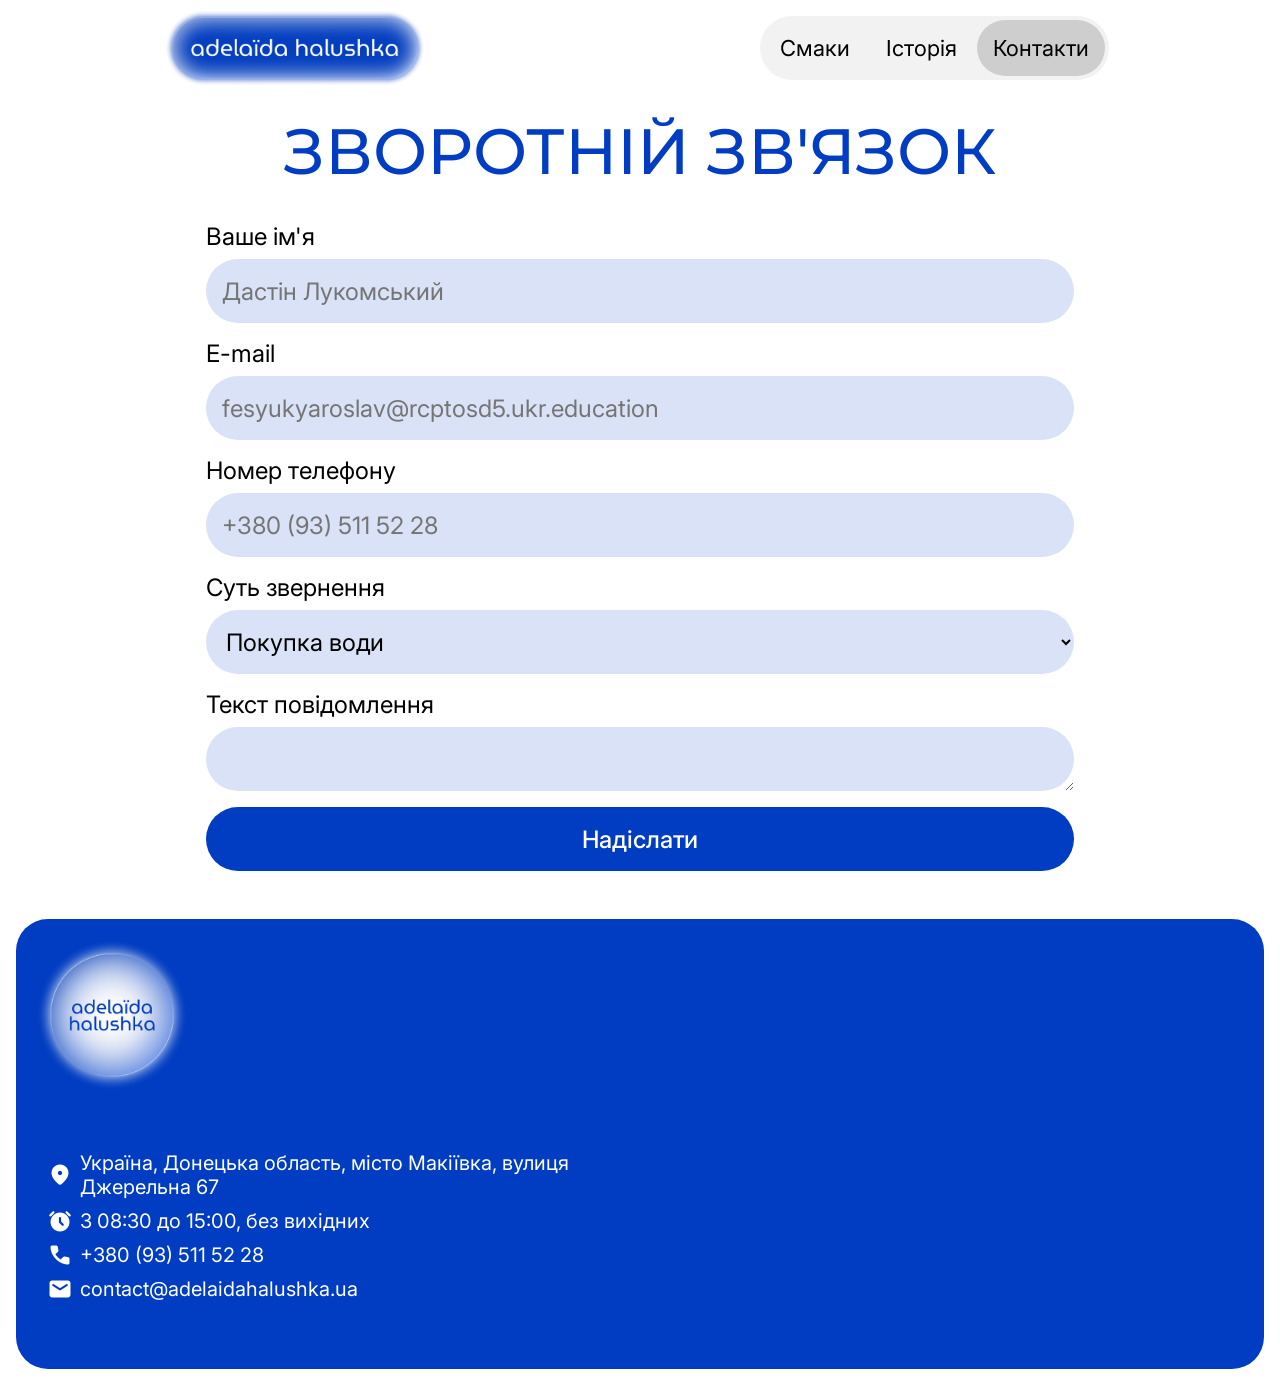
==== contact.html @ 5dbeb17d "Add files via upload" ====
<!doctype html>
<html lang="en">
  <head>
    <meta charset="UTF-8" />
    <meta name="viewport" content="width=device-width, initial-scale=1.0" />
    <link
      rel="stylesheet"
      href="https://fonts.googleapis.com/css2?family=Material+Symbols+Rounded:opsz,wght,FILL,GRAD@20..48,100..700,0..1,-50..200"
    />
    <link rel="stylesheet" href="style.css" />
    <title>Зворотній зв'язок</title>
  </head>
  <body>
    <header>
      <a href="/">
        <img src="./pictures/logo-wide.png" />
      </a>

      <nav>
        <a href="./flavors.html">Смаки</a>
        <a href="./story.html">Історія</a>
        <a href="./contact.html" data-active="true">Контакти</a>
      </nav>
    </header>

    <main class="contact-page">
      <h1>Зворотній зв'язок</h1>

      <form>
        <label>
          Ваше ім'я
          <input
            type="text"
            minlength="2"
            maxlength="32"
            placeholder="Дастін Лукомський"
          />
        </label>
        <label>
          E-mail
          <input
            type="email"
            placeholder="fesyukyaroslav@rcptosd5.ukr.education"
          />
        </label>
        <label>
          Номер телефону
          <input type="tel" placeholder="+380 (93) 511 52 28" />
        </label>
        <label>
          Суть звернення
          <select>
            <option>Покупка води</option>
            <option>Постачання до дитячих колоній</option>
            <option>SMM-відділ</option>
          </select>
        </label>
        <label>
          Текст повідомлення
          <textarea></textarea>
        </label>

        <button type="submit">Надіслати</button>
      </form>
    </main>

    <footer>
      <div class="content">
        <img src="pictures/logo.png" />
        <div>
          <span class="item">
            <span class="material-symbols-rounded">place</span>
            Україна, Донецька область, місто Макіївка, вулиця Джерельна 67
          </span>
          <span class="item">
            <span class="material-symbols-rounded">alarm</span>
            З 08:30 до 15:00, без вихідних
          </span>
          <a href="tel:+380935115228" class="item">
            <span class="material-symbols-rounded">phone</span>
            +380 (93) 511 52 28
          </a>
          <a href="mailto:contact@adelaida.ua" class="item">
            <span class="material-symbols-rounded">mail</span>
            contact@adelaidahalushka.ua
          </a>
        </div>
        <span>«Аделаїда Галушка» 1939 — 2026. Всі права захищено.</span>
      </div>

      <iframe
        src="https://www.google.com/maps/embed?pb=!1m18!1m12!1m3!1d23684.98657511773!2d29.88468988594985!3d46.25389544408264!2m3!1f0!2f0!3f0!3m2!1i1024!2i768!4f13.1!3m3!1m2!1s0x40c80d003ec36099%3A0xee7cecc94fa9ce61!2z0JzQsNC60LXQtdCy0YHQutC40Lkg0YDQvtC00L3QuNGH0L7Qug!5e0!3m2!1suk!2sua!4v1788976574482!5m2!1suk!2sua"
        style="border: 0"
        allowfullscreen=""
        loading="lazy"
        referrerpolicy="strict-origin-when-cross-origin"
        class="map"
      ></iframe>
    </footer>
  </body>
</html>
---- style.css ----
@import url("https://fonts.googleapis.com/css2?family=Inter:ital,opsz,wght@0,14..32,100..900;1,14..32,100..900&family=Montserrat:ital,wght@0,100..900;1,100..900&display=swap");

* {
  font-family: Inter;
  box-sizing: border-box;
}

.material-symbols-rounded {
  font-variation-settings:
    "FILL" 1,
    "wght" 600;
}

body {
  margin: 0;
  min-height: 100dvh;
  overflow-x: hidden;
}

header {
  position: sticky;
  top: 0;
  height: 96px;
  display: flex;
  justify-content: space-around;
  z-index: 100000;
}

header a img {
  height: 96px;
}

header nav {
  height: 64px;
  margin: 16px;
  padding: 4px;
  border-radius: 676767px;
  backdrop-filter: blur(32px);
  background: #e5e5e580;
  display: flex;
  gap: 4px;
}

header nav a {
  border-radius: 676767px;
  display: flex;
  align-items: center;
  padding: 0 16px;
  font-size: 22px;
  cursor: pointer;
  transition-duration: 0.2s;
  color: black;
  text-decoration: none;
  font-weight: 400;
}

header nav a:hover {
  background: #0000001a;
}

header nav a[data-active="true"] {
  background: #00000026;
}

h1 {
  font-family: Montserrat;
  text-transform: uppercase;
  font-size: 64px;
  font-weight: 500;
  margin: 0;
}

h1 b {
  font-weight: 800;
}

section h1 {
  color: white;
}

section a {
  width: fit-content;
  height: 64px;
  padding: 0 32px;
  border-radius: 32px;
  background: white;
  display: flex;
  align-items: center;
  gap: 16px;
  font-size: 32px;
  font-weight: 500;
  transition-duration: 0.2s;
  text-decoration: none;
}

section a:hover {
  opacity: 80%;
}

section a .material-symbols-rounded {
  font-size: 36px;
}

.hero {
  display: flex;
  flex-direction: column;
  justify-content: center;
  height: calc(100vh - 112px);
  padding: 64px;
  background: radial-gradient(
    circle at right bottom,
    #ffffff 0%,
    #003dc2 100vh
  );
  background-size: cover;
  gap: 64px;
  border-radius: 32px;
  margin: 16px;
  margin-top: 0;
}

.hero .pregnant {
  position: absolute;
  height: 90%;
  right: 64px;
  bottom: 16px;
}

.hero a {
  color: #003dc2;
}

.partners {
  width: 100%;
  padding: 32px 0;
  display: flex;
  flex-direction: column;
  align-items: center;
  gap: 40px;
}

.partners h2 {
  font-family: Montserrat;
  font-size: x-large;
  font-weight: 500;
  margin: 0;
}

.partners .logos {
  width: 100%;
  display: flex;
  justify-content: space-evenly;
}

.partners .logos img {
  height: 96px;
  filter: grayscale(1) opacity(0.65);
  transition-duration: 0.2s;
}

.partners .logos img:hover {
  filter: none;
}

.history {
  display: flex;
  flex-direction: column;
  align-items: center;
  justify-content: center;
  height: 75vh;
  background: url(https://images.unsplash.com/photo-1468657988500-aca2be09f4c6);
  background-size: cover;
  gap: 64px;
  border-radius: 32px;
  margin: 16px;
}

.history a {
  color: black;
}

.contact {
  display: flex;
  flex-direction: column;
  align-items: end;
  padding: 64px;
  justify-content: center;
  text-align: right;
  height: 75vh;
  background: url(https://images.unsplash.com/photo-1536514498073-50e69d39c6cf);
  background-size: cover;
  gap: 64px;
  border-radius: 32px;
  margin: 16px;
}

.contact h1 {
  color: #003dc2;
}

.contact a {
  background: #003dc2;
  color: white;
}

.features {
  display: grid;
  grid-template-columns: repeat(4, 1fr);
  padding: 0 16px;
  gap: 16px;
}

.feature {
  position: relative;
  display: flex;
  flex-direction: column;
  gap: 16px;
  padding: 32px;
  border-radius: 32px;
  font-size: 20px;
  box-shadow: inset 0 0 32px #003dc280;
  text-shadow: 0 0 16px white;
  color: #003dc2;
}

.feature h3 {
  font-family: Montserrat;
  margin: 0;
  font-size: 32px;
  font-weight: 700;
}

.flavors-hero {
  height: calc(100vh - 80px);
  background: linear-gradient(
    0deg,
    rgba(0, 61, 194, 1) 0%,
    rgba(255, 255, 255, 1) 75%
  );
  display: flex;
  flex-direction: column;
  align-items: center;
  justify-content: end;
  overflow: hidden;
}

.flavors-hero h1 {
  font-size: 64px;
  color: #003dc2;
  text-align: center;
}

.flavors-hero img {
  width: 60%;
  transform: translateY(30%);
}

.flavor {
  height: 100vh;
  overflow: hidden;
  display: flex;
  justify-content: space-between;
  padding: 96px;
}

.flavor .text {
  display: flex;
  flex-direction: column;
  justify-content: space-between;
}

.flavor .text .number {
  font-family: Montserrat;
  font-size: 128px;
  font-weight: 700;
}

.flavor .text .description {
  display: flex;
  flex-direction: column;
}

.flavor .text .description h3 {
  font-family: Montserrat;
  margin: 0;
  font-size: 96px;
  font-weight: 300;
}

.flavor .text .description h3 b {
  font-weight: 600;
}

.flavor .text .description p {
  margin: 0 8px;
  font-size: 32px;
  opacity: 75%;
}

.flavor .text .description a {
  color: inherit;
  font-size: 24px;
  border: 2px solid color-mix(currentColor 25%, transparent);
  border-radius: 676767px;
  text-decoration: none;
  margin: 8px;
  margin-top: 32px;
  width: fit-content;
  padding: 8px 16px;
  background: none;
  transition-duration: 0.2s;
}

.flavor .text .description a:hover {
  border-color: currentColor;
}

.flavor img {
  height: 120%;
  transform: translateY(15%);
}

.flavor:nth-child(odd) {
  flex-direction: row-reverse;
  text-align: right;
}

.flavor:nth-child(odd) .text .description {
  align-items: end;
}

.flavor.still {
  color: #003dc2;
}

.flavor.sparkling {
  background: #003dc2;
  color: white;
}

.flavor.energy {
  background: black;
  color: white;
}

.story-page {
  padding: 16px;
  display: flex;
  flex-direction: column;
  align-items: center;
  gap: 32px;
  color: #003dc2;
}

.story-page .story {
  display: grid;
  grid-template-columns: repeat(2, 1fr);
  gap: 32px;
  width: 70%;
}

.story-page .story span {
  font-size: 28px;
}

.story-page .story span:nth-child(odd) {
  text-align: right;
}

.story-page .story img {
  width: 100%;
  border-radius: 32px;
}

.contact-page {
  padding: 16px;
  display: flex;
  flex-direction: column;
  align-items: center;
  gap: 16px;
  color: #003dc2;
}

.contact-page form {
  padding: 16px;
  width: 900px;
  display: flex;
  flex-direction: column;
  gap: 16px;
  color: black;
}

.contact-page form label {
  display: flex;
  flex-direction: column;
  gap: 8px;
  font-size: 24px;
}

.contact-page form input,
.contact-page form select,
.contact-page form textarea {
  height: 64px;
  font-size: 24px;
  border-radius: 32px;
  border: none;
  resize: vertical;
  background: #003dc226;
  padding: 16px;
}

.contact-page form input:focus .contact-page form select:focus,
.contact-page form textarea:focus {
  outline: 3px solid #003dc2;
}

.contact-page form button {
  background: #003dc2;
  border: none;
  font-size: 24px;
  height: 64px;
  border-radius: 32px;
  color: white;
  font-weight: 500;
  cursor: pointer;
}

footer {
  height: 50vh;
  margin: 16px;
  border-radius: 32px;
  font-size: 20px;
  overflow: hidden;
  background: #003dc2;
  color: white;
  display: flex;
}

footer .content {
  width: 50%;
  display: flex;
  flex-direction: column;
  justify-content: space-between;
  gap: 8px;
}

footer .content img {
  height: 192px;
  width: fit-content;
}

footer .content div {
  display: flex;
  flex-direction: column;
  gap: 10px;
  padding: 32px;
}

footer .content div .item {
  display: flex;
  align-items: center;
  gap: 8px;
}

footer .content a {
  text-decoration: none;
  color: white;
}

footer .content > span {
  padding: 32px;
  opacity: 75%;
}

footer .map {
  width: 50%;
  margin: 0 !important;
}
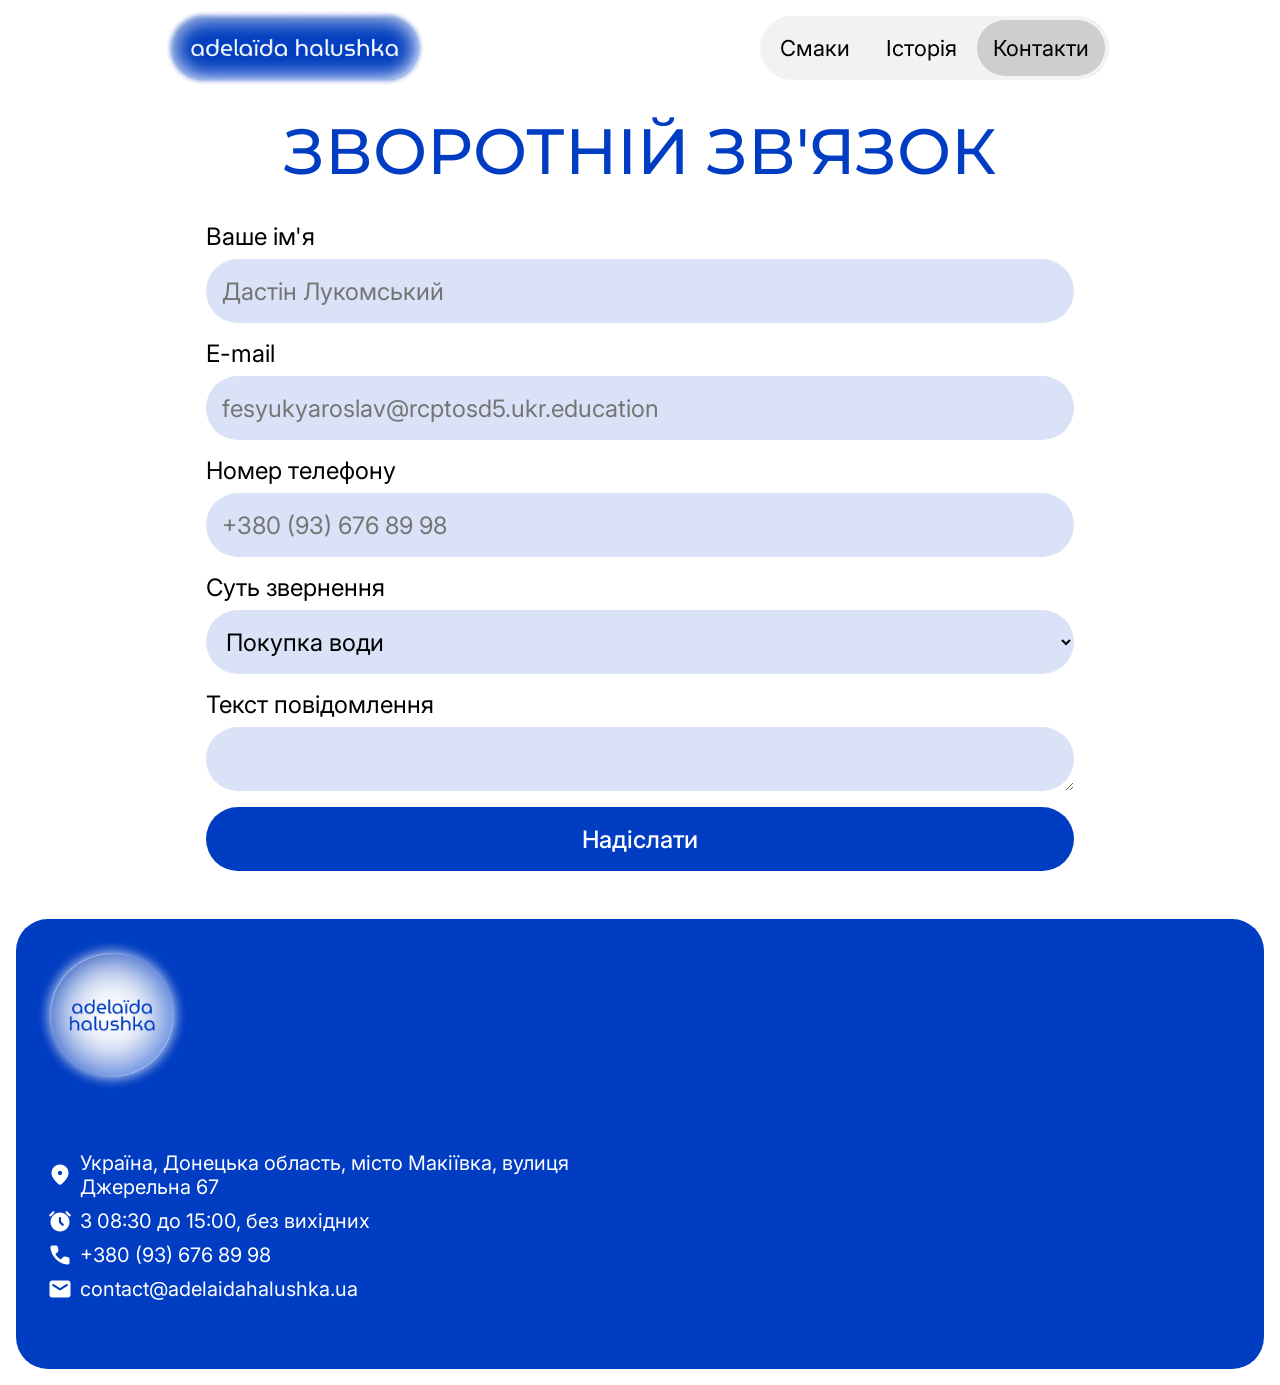
==== commit ff6ecfd7: "Update contact.html" ====
--- a/contact.html
+++ b/contact.html
@@ -34,6 +34,7 @@
             minlength="2"
             maxlength="32"
             placeholder="Дастін Лукомський"
+            required
           />
         </label>
         <label>
@@ -41,11 +42,12 @@
           <input
             type="email"
             placeholder="fesyukyaroslav@rcptosd5.ukr.education"
+            required
           />
         </label>
         <label>
           Номер телефону
-          <input type="tel" placeholder="+380 (93) 511 52 28" />
+          <input type="tel" placeholder="+380 (93) 676 89 98" required />
         </label>
         <label>
           Суть звернення
@@ -78,7 +80,7 @@
           </span>
           <a href="tel:+380935115228" class="item">
             <span class="material-symbols-rounded">phone</span>
-            +380 (93) 511 52 28
+            +380 (93) 676 89 98
           </a>
           <a href="mailto:contact@adelaida.ua" class="item">
             <span class="material-symbols-rounded">mail</span>
